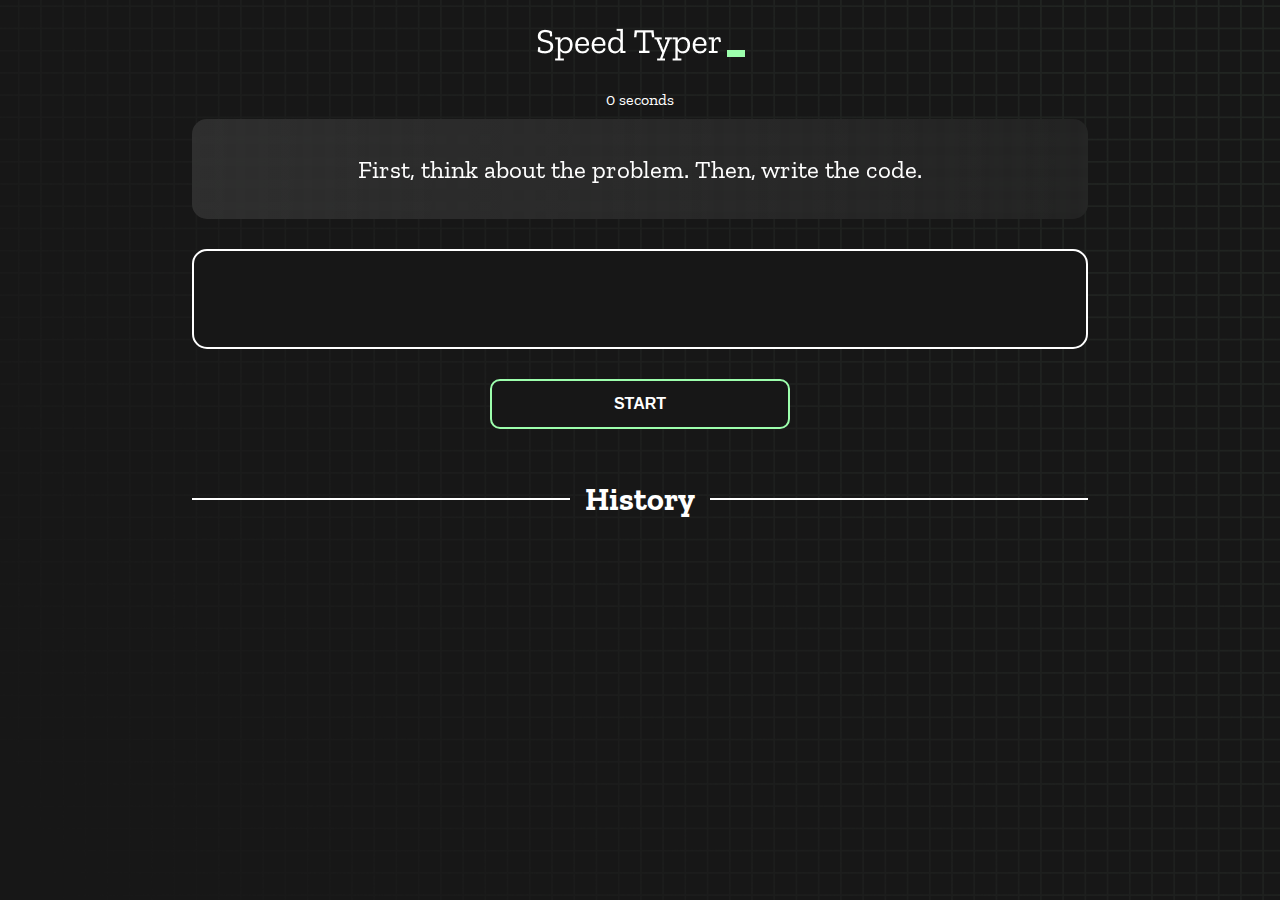
==== index.html @ 24aef32d "Initial commit" ====
<!DOCTYPE html>
<html lang="en">
  <head>
    <meta charset="UTF-8" />
    <meta http-equiv="X-UA-Compatible" content="IE=edge" />
    <meta name="viewport" content="width=device-width, initial-scale=1.0" />
    <title>Speed Monster</title>
    <link rel="stylesheet" href="styles.css" />
    <link rel="preconnect" href="https://fonts.googleapis.com" />
    <link rel="preconnect" href="https://fonts.gstatic.com" crossorigin />
    <link
      href="https://fonts.googleapis.com/css2?family=Zilla+Slab:wght@300;400;500&display=swap"
      rel="stylesheet"
    />
  </head>
  <body>
    <h1 class="title"><img src="./logo.png" /></h1>
    <div id="show-time">0 seconds</div>

    <div class="box-container">
      <div id="question"></div>

      <div id="display" class="inactive"></div>

      <div class="buttons">
        <button id="starts">START</button>
      </div>

      <div class="divider-container">
        <div class="line"></div>
        <h1 class="title2">History</h1>
        <div class="line"></div>
      </div>
      <div id="histories"></div>
    </div>

    <div id="countdown"></div>
    <div id="modal-background" class="hidden"></div>
    <div id="result" class="hidden"></div>

    <script src="./history.js"></script>
    <script src="./script.js"></script>
  </body>
</html>
---- styles.css ----
* {
  padding: 0;
  margin: 0;
  box-sizing: border-box;
}

body {
  background-image: url("./bg.png");
  background-size: cover;
  background-position: left top;
  font-family: "Zilla Slab", serif;
}

.box-container {
  width: 70%;
  margin: 0 auto;
}

#question {
  height: 100px;
  display: flex;
  align-items: center;
  justify-content: center;
  color: white;
  font-size: 25px;
  border-radius: 15px;
  background: rgb(255, 255, 255);
  background: linear-gradient(
    92.49deg,
    rgba(255, 255, 255, 0.1) 0.18%,
    rgba(255, 255, 255, 0.05) 99.85%
  );
  backdrop-filter: blur(5px);
  margin-bottom: 30px;
}

#display {
  height: 100px;
  display: flex;
  flex-wrap: wrap;
  align-items: center;
  padding-left: 5rem;
  color: white;
  font-size: 32px;
  background-color: #171717;
  border: 2px solid #9dffad;
  border-radius: 15px;
}

#countdown {
  position: fixed;
  height: 100vh;
  width: 100vw;
  background-color: rgba(0, 0, 0, 0.8);
  top: 0;
  left: 0;
  display: flex;
  align-items: center;
  justify-content: center;
  font-size: 3rem;
  color: white;
  display: none;
}
#result {
  position: fixed;
  top: 10%; 
  left: 10%;
  transform: translate(-50%, -50%);
  height: 250px;
  width: 400px;
  background-color: #171717;
  border-radius: 15px;
  border: 2px solid #9dffad;
  color: white;
  text-align: center;
  padding: 2rem;
}
#show-time{
  text-align: center;
  color: white;
  margin: 10px 0;
}

.green {
  color: #9dffad;
}
.red {
  color: #eb6565;
}
.bold {
  font-weight: 700;
}
.inactive {
  border: 2px solid white !important;
}
.hidden {
  display: none;
}
.title {
  text-align: center;
  color: white;
  margin: 20px 0;
}

.divider-container {
  height: 80px;
  display: flex;
  justify-content: center;
  align-items: center;
  gap: 15px;
  margin: 0 auto;
}

.line {
  height: 2px;
  background: white;
  width: 100%;
}

.title2 {
  color: white;
  display: block;
}

.buttons {
  display: flex;
  justify-content: center;
  margin: 30px 0;
}
button {
  padding: 10px 20px;
  border: none;
  font-size: 16px;
  font-weight: bold;
  width: 300px;
  height: 50px;
  color: white;
  background-color: #171717;
  border-radius: 10px;
  border: 2px solid #9dffad;
  cursor: pointer;
}

#histories {
  display: flex;
  flex-wrap: wrap;
  justify-content: space-around;
}

.card {
  width: 100%;
  height: 100%;
  padding: 50px;
  display: flex;
  justify-content: space-between;
  align-items: center;
  padding: 20px 30px;
  color: white;
  border-radius: 15px;
  background: rgb(255, 255, 255);
  background: linear-gradient(
    92.49deg,
    rgba(255, 255, 255, 0.1) 0.18%,
    rgba(255, 255, 255, 0.05) 99.85%
  );
  backdrop-filter: blur(5px);
  margin-bottom: 30px;
}

#modal-background {
  background: rgb(255, 255, 255);
  background: linear-gradient(
    92.49deg,
    rgba(255, 255, 255, 0.1) 0.18%,
    rgba(255, 255, 255, 0.05) 99.85%
  );
  backdrop-filter: blur(5px);
  height: 100vh;
  width: 100%;
  position: fixed;
  top: 0;
}

@media only screen and (max-width: 700px) {
  .box-container {
    padding: 0 20px;
    width: 100%;
  }
  .card {
    flex-direction: column;
  }
}
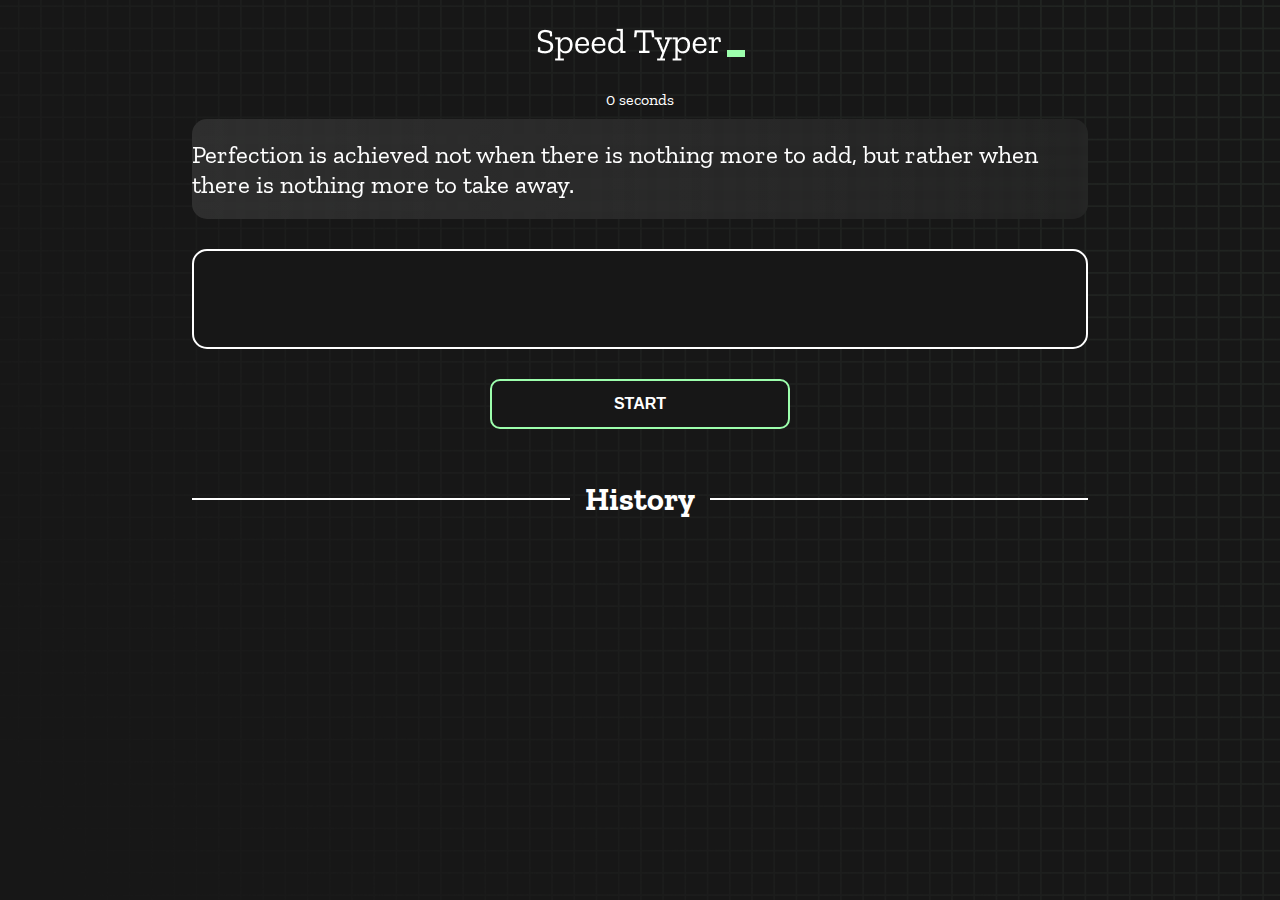
==== commit 9d60ec1a: "Finished! modal is center" ====
--- a/index.html
+++ b/index.html
@@ -10,8 +10,8 @@
     <link rel="preconnect" href="https://fonts.gstatic.com" crossorigin />
     <link
       href="https://fonts.googleapis.com/css2?family=Zilla+Slab:wght@300;400;500&display=swap"
-      rel="stylesheet"
-    />
+      rel="stylesheet"/>
+      <!-- <link rel="stylesheet" href="	https://cdn.jsdelivr.net/npm/bootstrap@5.2.1/dist/css/bootstrap.min.css"> -->
   </head>
   <body>
     <h1 class="title"><img src="./logo.png" /></h1>
@@ -37,7 +37,7 @@
     <div id="countdown"></div>
     <div id="modal-background" class="hidden"></div>
     <div id="result" class="hidden"></div>
-
+  <!-- <script src="https://cdn.jsdelivr.net/npm/bootstrap@5.2.1/dist/js/bootstrap.bundle.min.js"></script> -->
     <script src="./history.js"></script>
     <script src="./script.js"></script>
   </body>
--- a/styles.css
+++ b/styles.css
@@ -63,8 +63,8 @@
 }
 #result {
   position: fixed;
-  top: 10%; 
-  left: 10%;
+  top: 50%; 
+  left: 50%;
   transform: translate(-50%, -50%);
   height: 250px;
   width: 400px;
@@ -189,4 +189,8 @@
   .card {
     flex-direction: column;
   }
+};
+
+@media only screen and (min-width:400px) {
+   
 }
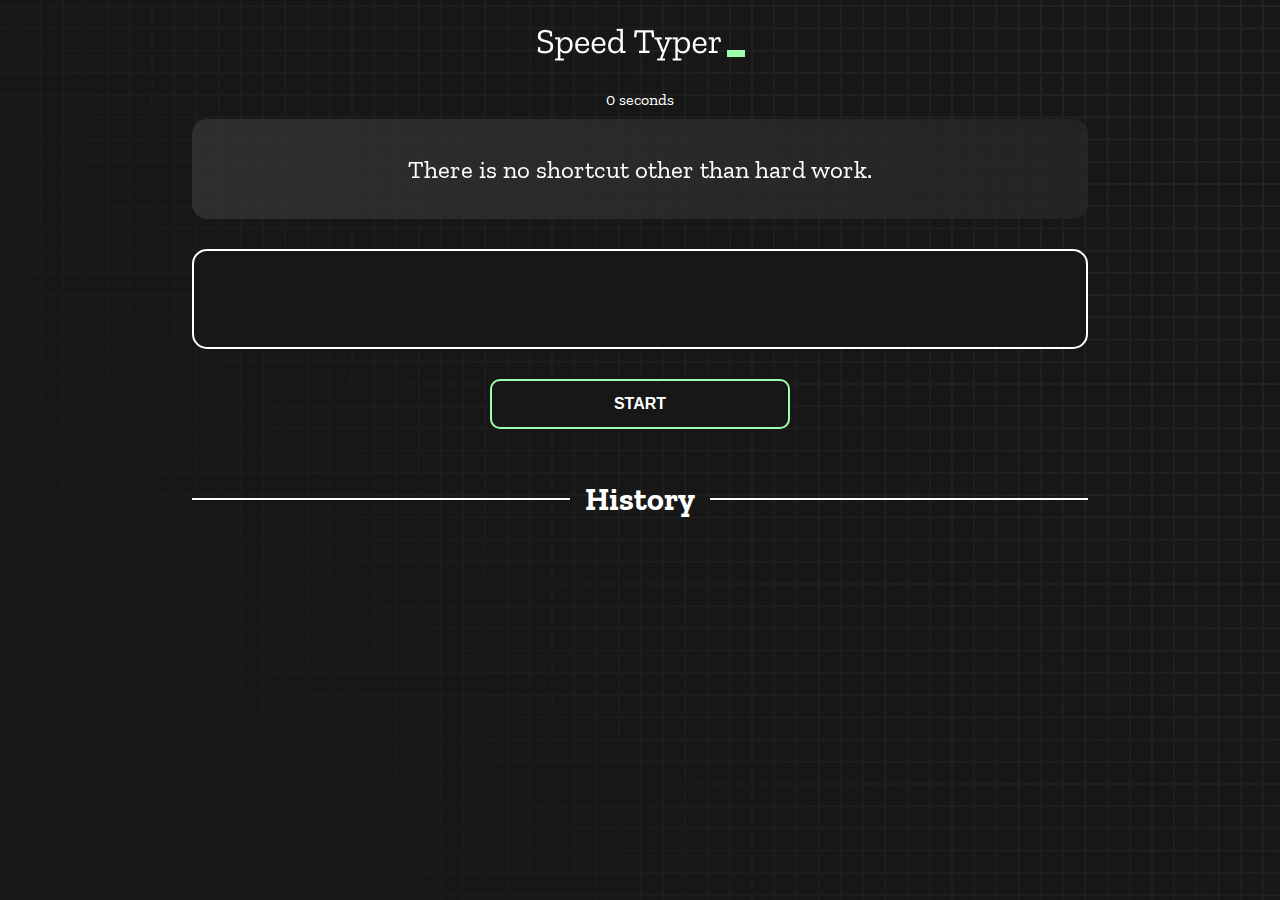
==== commit 331e7921: "mobile device responsive motamoti done" ====
--- a/index.html
+++ b/index.html
@@ -11,7 +11,6 @@
     <link
       href="https://fonts.googleapis.com/css2?family=Zilla+Slab:wght@300;400;500&display=swap"
       rel="stylesheet"/>
-      <!-- <link rel="stylesheet" href="	https://cdn.jsdelivr.net/npm/bootstrap@5.2.1/dist/css/bootstrap.min.css"> -->
   </head>
   <body>
     <h1 class="title"><img src="./logo.png" /></h1>
@@ -37,8 +36,8 @@
     <div id="countdown"></div>
     <div id="modal-background" class="hidden"></div>
     <div id="result" class="hidden"></div>
-  <!-- <script src="https://cdn.jsdelivr.net/npm/bootstrap@5.2.1/dist/js/bootstrap.bundle.min.js"></script> -->
     <script src="./history.js"></script>
     <script src="./script.js"></script>
+    
   </body>
 </html>
--- a/styles.css
+++ b/styles.css
@@ -181,16 +181,19 @@
   top: 0;
 }
 
-@media only screen and (max-width: 700px) {
+/* Mobile devise */
+@media only screen and (max-width: 500px) {
   .box-container {
-    padding: 0 20px;
+    padding: 10px 20px;
     width: 100%;
   }
+
   .card {
     flex-direction: column;
+   
   }
+  .card p {
+    padding-top: 30px;
+    }
 };
 
-@media only screen and (min-width:400px) {
-   
-}
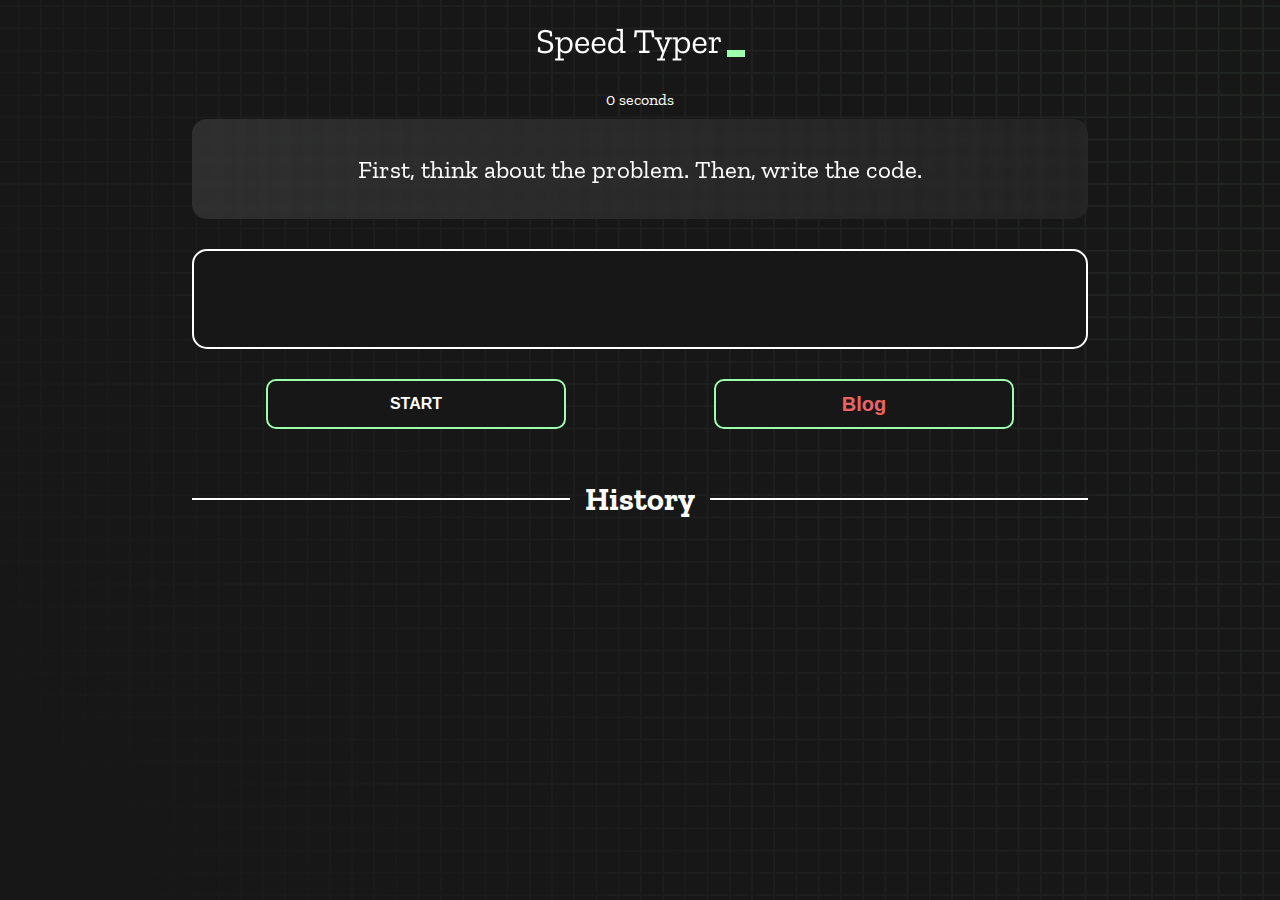
==== commit 705f2e5a: "added errorCount And blog page in our html file" ====
--- a/index.html
+++ b/index.html
@@ -23,6 +23,7 @@
 
       <div class="buttons">
         <button id="starts">START</button>
+        <button><a  href="blog.html"  target="_blank">Blog</a></button>
       </div>
 
       <div class="divider-container">
--- a/styles.css
+++ b/styles.css
@@ -124,8 +124,13 @@
 
 .buttons {
   display: flex;
-  justify-content: center;
+  justify-content: space-around;
   margin: 30px 0;
+}
+.buttons a{
+ text-decoration: none;
+ color: #eb6565;
+ font-size: 20px;
 }
 button {
   padding: 10px 20px;
